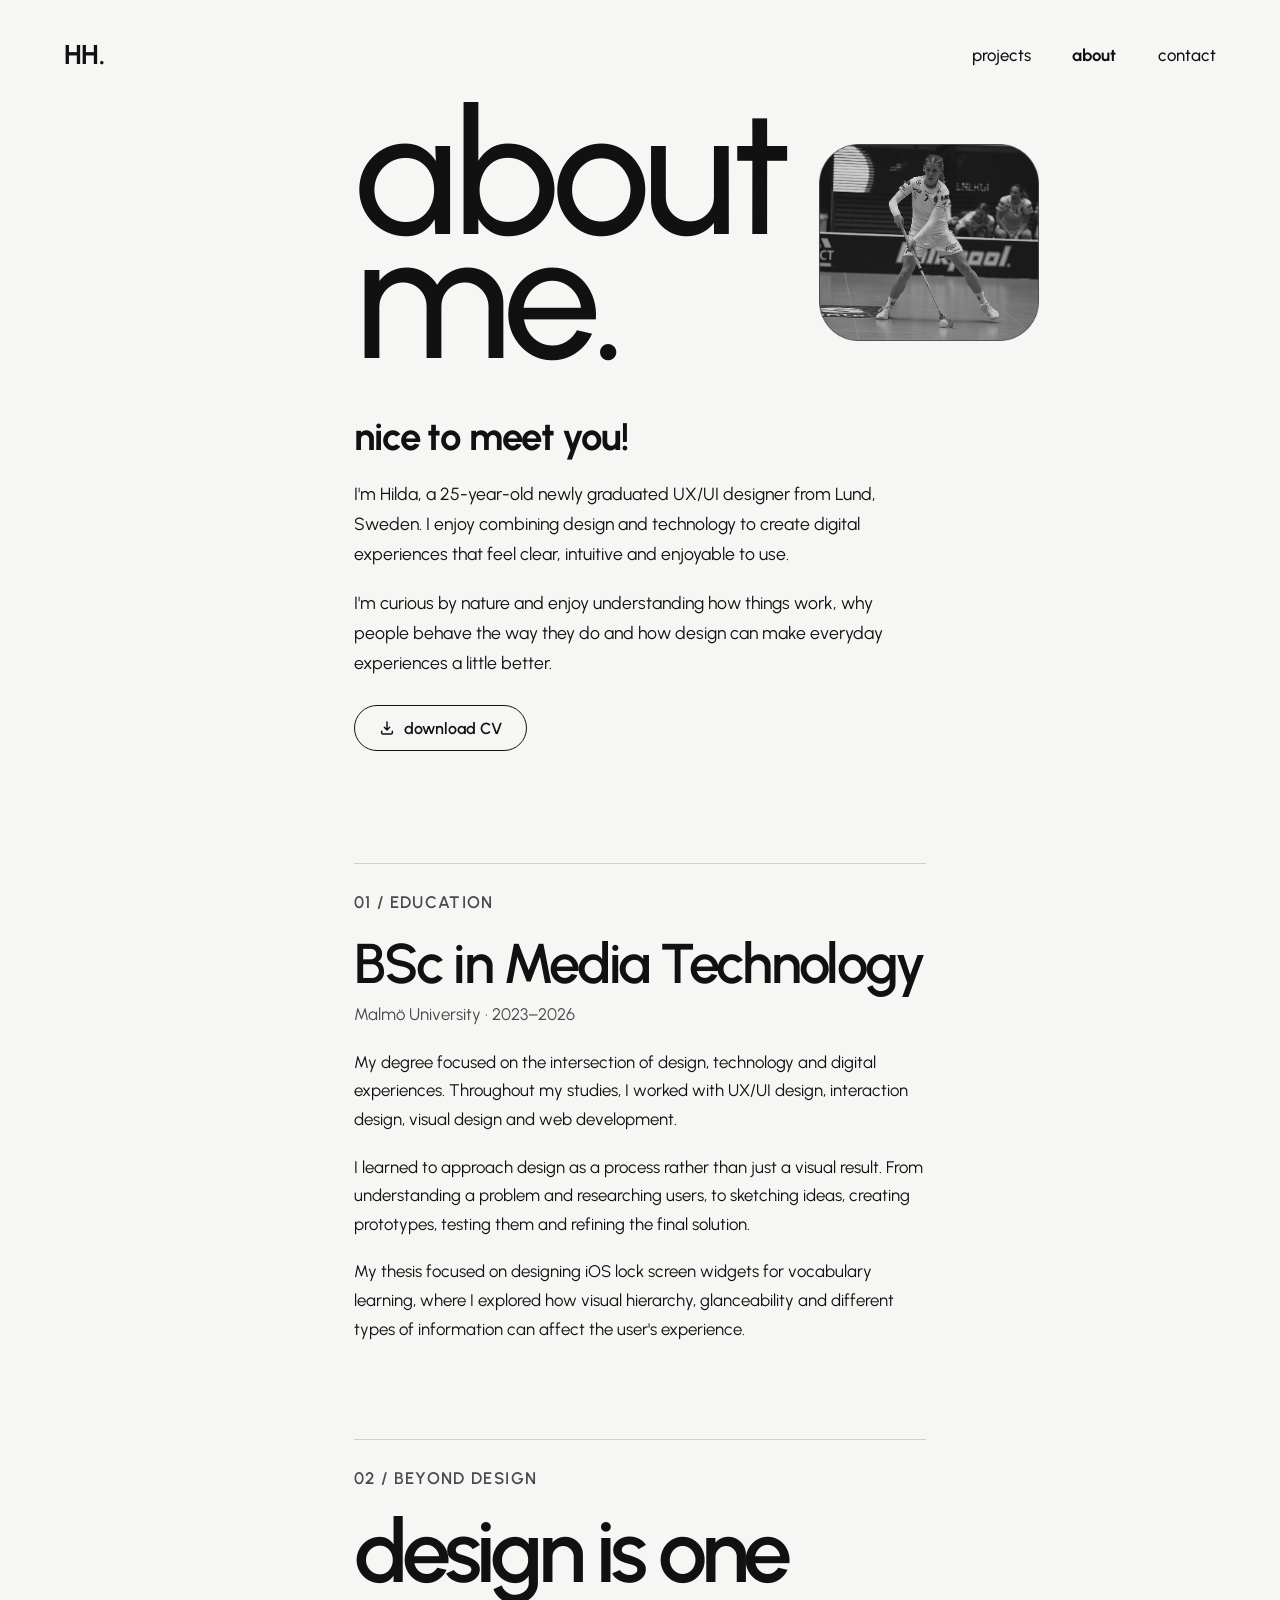
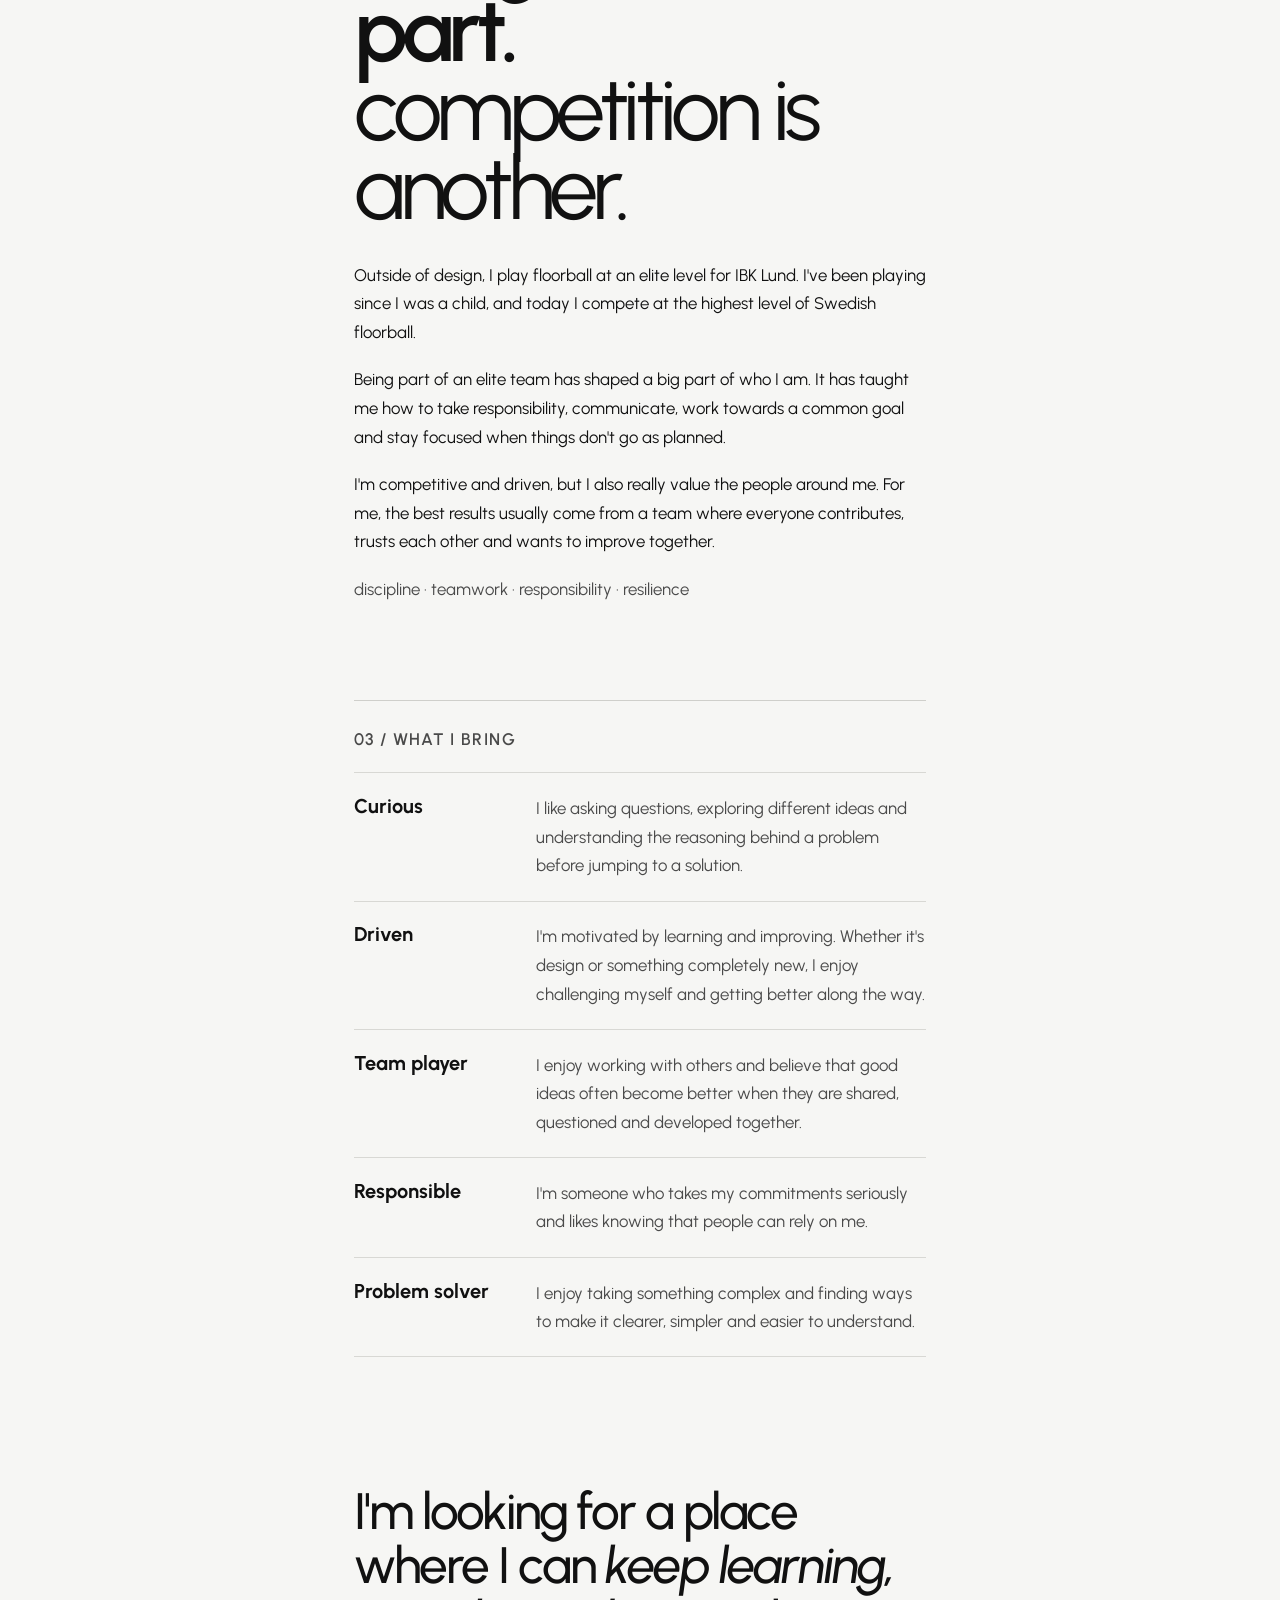
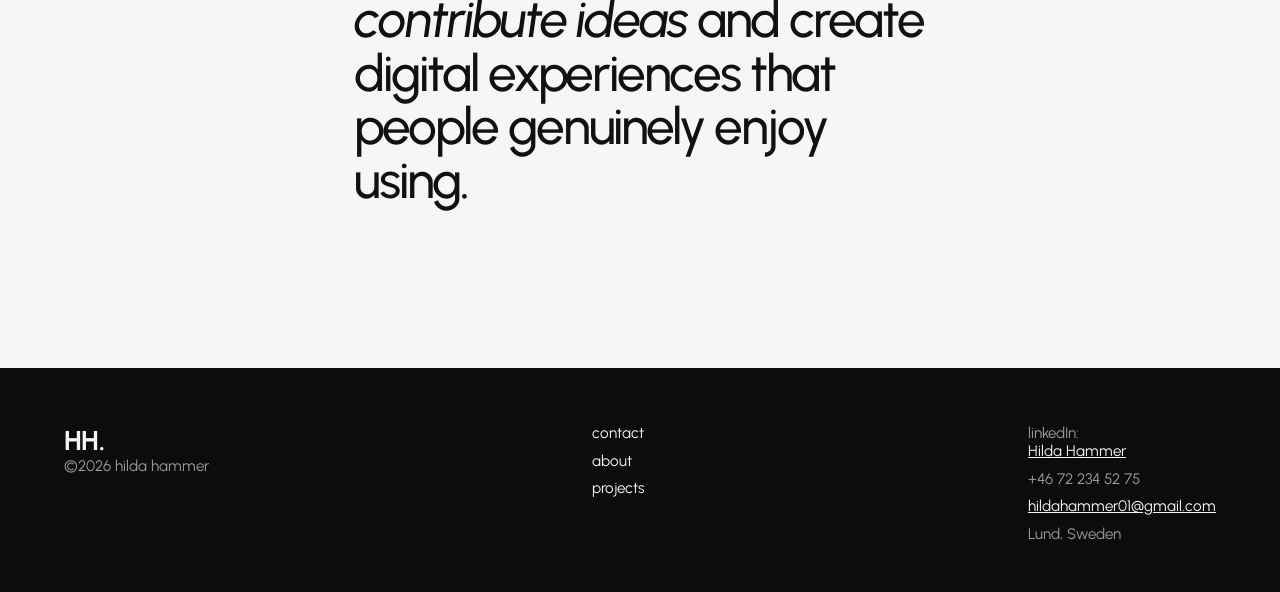
==== about.html @ 7aa0ebc8 "Add files via upload" ====
<!DOCTYPE html>
<html lang="en">
<head>
<meta charset="UTF-8">
<meta name="viewport" content="width=device-width, initial-scale=1.0">

<title>About — Hilda Hammer</title>

<link rel="stylesheet" href="style.css">

<style>

  /* ---------- ABOUT PAGE ---------- */
.about-hero {
  display: grid;
  grid-template-columns: 1fr 220px;
  align-items: center;
  gap: 2rem;
}

.page-title {
  font-family: var(--font-display);
  font-weight: 500;
  font-size: clamp(7rem, 15vw, 11rem);
  line-height: .7;
  letter-spacing: -0.03em;
  margin: 2.5rem 0 3.5rem;
}

.about-image {
  width: 220px;
  margin: 0;
}

.about-image img {
  width: 100%;
  object-fit: cover;
  display: block;
}


  /* ---------- INTRO ---------- */

  .about-intro{
    margin-bottom: 7rem;
  }

  .about-intro h2{
    font-family: var(--font-display);
    font-weight: 700;
    font-size: clamp(1.9rem, 3.4vw, 2.4rem);
    margin: 0 0 1.2rem;
    letter-spacing: -0.03em;
  }

  .about-intro p{
    font-size: 1.1rem;
    line-height: 1.7;
    margin: 0 0 1.2rem;
  }


  /* ---------- SECTIONS ---------- */

  .about-section{
    border-top: 1px solid #cfcfcb;
    padding-top: 1.5rem;
    margin-bottom: 6rem;
  }

  .section-label{
    font-size: .85rem;
    text-transform: uppercase;
    letter-spacing: .08em;
    font-weight: 600;
    color: var(--muted);
    margin: 0 0 2rem;
  }


  /* ---------- STUDIES ---------- */

  .study-title{
    font-family: var(--font-display);
    font-size: clamp(2.2rem, 5vw, 3.5rem);
    line-height: 1;
    letter-spacing: -0.04em;
    font-weight: 600;
    margin: 0 0 .5rem;
  }

  .study-meta{
    font-size: 1rem;
    color: var(--muted);
    margin: 0 0 2rem;
  }

  .about-section p{
    font-size: 1.05rem;
    line-height: 1.7;
    margin: 0 0 1.2rem;
  }


  /* ---------- FLOORBALL ---------- */

  .floorball-heading{
    font-family: var(--font-display);
    font-size: clamp(3rem, 8vw, 5.5rem);
    line-height: .9;
    letter-spacing: -0.06em;
    font-weight: 600;
    margin: 0 0 2rem;
  }

  .floorball-heading span{
    display: block;
    font-weight: 400;
  }

  .floorball-note{
    font-size: .9rem;
    color: var(--muted);
    margin-top: 2rem;
  }


  /* ---------- QUALITIES ---------- */

  .qualities{
    display: flex;
    flex-direction: column;
  }

  .quality{
    display: grid;
    grid-template-columns: 150px 1fr;
    gap: 2rem;
    padding: 1.3rem 0;
    border-bottom: 1px solid #d8d8d4;
  }

  .quality:first-child{
    border-top: 1px solid #d8d8d4;
  }

  .quality h3{
    font-family: var(--font-display);
    font-size: 1.25rem;
    font-weight: 700;
    margin: 0;
  }

  .quality p{
    margin: 0 !important;
    color: var(--muted);
  }


  /* ---------- FINAL STATEMENT ---------- */

  .about-final{
    margin: 8rem 0 2rem;
    padding-bottom: 2rem;
  }

  .about-final p{
    font-family: var(--font-display);
    font-size: clamp(2rem, 5vw, 3.2rem);
    line-height: 1.05;
    letter-spacing: -0.04em;
    font-weight: 500;
    margin: 0;
  }

  .about-final span{
    font-style: italic;
  }


  /* ---------- MOBILE ---------- */

  @media (max-width: 760px){

    .about-page{
      max-width: 100%;
    }

    .about-intro{
      margin-bottom: 5rem;
    }

    .about-section{
      margin-bottom: 5rem;
    }

    .quality{
      grid-template-columns: 1fr;
      gap: .4rem;
    }

    .floorball-heading{
      font-size: clamp(3.5rem, 16vw, 5rem);
    }

    .about-final{
      margin-top: 6rem;
    }

  }

</style>
</head>


<body>

<header class="site-header">

  <a href="index.html" class="logo">HH.</a>

  <button class="nav-toggle" aria-label="Toggle menu">
    <span></span>
    <span></span>
    <span></span>
  </button>

  <nav class="nav">
    <a href="projects.html">projects</a>
    <a href="about.html" class="active">about</a>
    <a href="contact.html">contact</a>
  </nav>

</header>


<main class="wrap about-page">


  <!-- ---------- TITLE ---------- -->

  <div class="about-hero">
  <h1 class="page-title">
    about<br>me.
  </h1>

  <div class="about-image">
    <img src="images/innebandy.png" alt="Hilda">
  </div>
</div>


  <!-- ---------- INTRO ---------- -->

  <section class="about-intro">

    <h2>nice to meet you!</h2>

    <p>
      I'm Hilda, a 25-year-old newly graduated UX/UI designer
      from Lund, Sweden. I enjoy combining design and technology
      to create digital experiences that feel clear, intuitive
      and enjoyable to use.
    </p>

    <p>
      I'm curious by nature and enjoy understanding how things
      work, why people behave the way they do and how design can
      make everyday experiences a little better.
    </p>

    <a class="btn-cv" href="cv.pdf" target="_blank" rel="noopener">

      <svg viewBox="0 0 24 24"
           fill="none"
           stroke="currentColor"
           stroke-width="2.2"
           stroke-linecap="round"
           stroke-linejoin="round">

        <path d="M12 3v12m0 0l-4-4m4 4l4-4M4 17v2a2 2 0 002 2h12a2 2 0 002-2v-2"/>

      </svg>

      download CV

    </a>

  </section>



  <!-- ---------- EDUCATION ---------- -->

  <section class="about-section">

    <p class="section-label">01 / education</p>

    <h2 class="study-title">
      BSc in Media Technology
    </h2>

    <p class="study-meta">
      Malmö University · 2023–2026
    </p>

    <p>
      My degree focused on the intersection of design, technology
      and digital experiences. Throughout my studies, I worked with
      UX/UI design, interaction design, visual design and web
      development.
    </p>

    <p>
      I learned to approach design as a process rather than just
      a visual result. From understanding a problem and researching
      users, to sketching ideas, creating prototypes, testing them
      and refining the final solution.
    </p>

    <p>
      My thesis focused on designing iOS lock screen widgets for
      vocabulary learning, where I explored how visual hierarchy,
      glanceability and different types of information can affect
      the user's experience.
    </p>

  </section>



  <!-- ---------- FLOORBALL ---------- -->

  <section class="about-section">

    <p class="section-label">02 / beyond design</p>

    <h2 class="floorball-heading">
      design is one part.
      <span>competition is another.</span>
    </h2>

    <p>
      Outside of design, I play floorball at an elite level for
      IBK Lund. I've been playing since I was a child, and today
      I compete at the highest level of Swedish floorball.
    </p>

    <p>
      Being part of an elite team has shaped a big part of who I am.
      It has taught me how to take responsibility, communicate,
      work towards a common goal and stay focused when things
      don't go as planned.
    </p>

    <p>
      I'm competitive and driven, but I also really value the
      people around me. For me, the best results usually come from
      a team where everyone contributes, trusts each other and
      wants to improve together.
    </p>

    <p class="floorball-note">
      discipline · teamwork · responsibility · resilience
    </p>

  </section>



  <!-- ---------- QUALITIES ---------- -->

  <section class="about-section">

    <p class="section-label">03 / what I bring</p>

    <div class="qualities">

      <div class="quality">

        <h3>Curious</h3>

        <p>
          I like asking questions, exploring different ideas and
          understanding the reasoning behind a problem before
          jumping to a solution.
        </p>

      </div>


      <div class="quality">

        <h3>Driven</h3>

        <p>
          I'm motivated by learning and improving. Whether it's
          design or something completely new, I enjoy challenging
          myself and getting better along the way.
        </p>

      </div>


      <div class="quality">

        <h3>Team player</h3>

        <p>
          I enjoy working with others and believe that good ideas
          often become better when they are shared, questioned
          and developed together.
        </p>

      </div>


      <div class="quality">

        <h3>Responsible</h3>

        <p>
          I'm someone who takes my commitments seriously and likes
          knowing that people can rely on me.
        </p>

      </div>


      <div class="quality">

        <h3>Problem solver</h3>

        <p>
          I enjoy taking something complex and finding ways to make
          it clearer, simpler and easier to understand.
        </p>

      </div>

    </div>

  </section>



  <!-- ---------- FINAL ---------- -->

  <section class="about-final">

    <p>
      I'm looking for a place where I can
      <span>keep learning, contribute ideas</span>
      and create digital experiences that
      people genuinely enjoy using.
    </p>

  </section>


</main>



<footer class="site-footer">

  <div class="footer-grid">

    <div class="footer-brand">

      <a href="index.html" class="logo">HH.</a>

      <p>©2026 hilda hammer</p>

    </div>


    <div class="footer-col">

      <a href="contact.html">contact</a>
      <a href="about.html">about</a>
      <a href="projects.html">projects</a>

    </div>


    <div class="footer-col">

      <p>
        linkedIn:
        <a class="footer-underline"
           href="https://www.linkedin.com/in/hildahammer"
           target="_blank"
           rel="noopener">
          Hilda Hammer
        </a>
      </p>

      <p>+46 72 234 52 75</p>

      <p>
        <a class="footer-underline"
           href="mailto:hildahammer01@gmail.com">
          hildahammer01@gmail.com
        </a>
      </p>

      <p>Lund, Sweden</p>

    </div>

  </div>

</footer>


<script src="script.js"></script>

</body>
</html>
---- style.css ----
/* ---------- Hilda Hammer — portfolio ---------- */

@import url('https://fonts.googleapis.com/css2?family=Urbanist:wght@400;500;600;700;800&display=swap');

:root{
  --bg: #f6f6f4;
  --ink: #111111;
  --muted: #4a4a4a;
  --footer-bg: #0c0c0c;
  --footer-text: #f6f6f4;
  --footer-muted: #9a9a9a;
  --card-bg: #eceae6;

  --max: 1000px;
  --pad: 5vw;

  --font-display: 'Urbanist', sans-serif;
  --font-body: 'Urbanist', sans-serif;
}

*{
  box-sizing: border-box;
}

html{
  scroll-behavior: smooth;
}

body{
  margin: 0;
  background: var(--bg);
  color: var(--ink);
  font-family: var(--font-body);
  -webkit-font-smoothing: antialiased;
}

img{
  max-width: 100%;
  display: block;
}

a{
  color: inherit;
  text-decoration: none;
}

.wrap{
  max-width: var(--max);
  margin: 0 auto;
  padding: 0 var(--pad);
}


/* ---------- Header ---------- */

.site-header{
  display: flex;
  align-items: center;
  justify-content: space-between;
  padding: 2.4rem var(--pad) 0;
}

.logo{
  font-family: var(--font-display);
  font-weight: 700;
  font-size: 1.7rem;
  letter-spacing: -0.02em;
}

.nav{
  display: flex;
  gap: 2.6rem;
  font-size: 1.05rem;
}

.nav a{
  position: relative;
  font-weight: 500;
  transition: opacity .15s ease, font-weight .15s ease;
}

.nav a:hover{
  opacity: .55;
}

.nav a.active{
  font-weight: 700;
}

.nav-toggle{
  display: none;
  background: none;
  border: none;
  cursor: pointer;
  padding: 0;
}

.nav-toggle span{
  display: block;
  width: 26px;
  height: 2px;
  background: var(--ink);
  margin: 6px 0;
}


/* ---------- Buttons / links with chevron ---------- */

.link-arrow{
  display: inline-flex;
  align-items: center;
  gap: .4rem;
  font-family: var(--font-display);
  font-weight: 600;
  font-size: 1.2rem;
}

.link-arrow svg{
  width: 16px;
  height: 16px;
  transition: transform .15s ease;
}

.link-arrow:hover svg{
  transform: translateX(4px);
}

.back-link{
  display: inline-flex;
  align-items: center;
  gap: .5rem;
  font-weight: 600;
  margin: 3rem 0 1.5rem;
}

.back-link svg{
  width: 14px;
  height: 14px;
}

/* ---------- CV download button ---------- */

.btn-cv{
  display: inline-flex;
  align-items: center;
  gap: .55rem;
  font-family: var(--font-display);
  font-weight: 600;
  font-size: 1rem;
  color: var(--ink);
  border: 1.5px solid var(--ink);
  border-radius: 999px;
  padding: .8rem 1.5rem;
  margin-top: .5rem;
  transition: background .15s ease, color .15s ease;
}

.btn-cv svg{
  width: 16px;
  height: 16px;
}

.btn-cv:hover{
  background: var(--ink);
  color: var(--bg);
}


/* ---------- Footer ---------- */

.site-footer{
  background: var(--footer-bg);
  color: var(--footer-text);
  margin-top: 8rem;
  padding: 3.5rem var(--pad) 2.5rem;
}

.footer-grid{
  width: 100%;
  max-width: none;
  margin: 0;

  display: flex;
  flex-wrap: wrap;
  justify-content: space-between;
  gap: 2.5rem;
}

.footer-brand .logo{
  color: var(--footer-text);
  margin-bottom: .8rem;
}

.footer-brand p{
  color: var(--footer-muted);
  margin: 0;
  font-size: .95rem;
}

.footer-col{
  white-space: nowrap;
}

.footer-col a,
.footer-col p{
  display: block;
  margin-bottom: .6rem;
  font-size: .95rem;
}

.footer-col a{
  color: var(--footer-text);
}

.footer-col a:hover{
  opacity: .7;
}

.footer-col p{
  color: var(--footer-muted);
  margin: 0 0 .6rem;
}

.footer-col .footer-underline{
  text-decoration: underline;
}


/* ---------- Utility ---------- */

.eyebrow{
  font-size: 1.05rem;
  color: var(--ink);
  font-weight: 600;
}


/* ---------- About page ---------- */

.about-page{
  max-width: 700px;
  margin: 0 auto;
}


/* ---------- Contact page ---------- */

.contact-page{
  max-width: 700px;
  margin: 0 auto;
}


/* ---------- Mobile ---------- */

@media (max-width: 760px){

  .nav{
    position: fixed;
    inset: 0 0 auto 0;
    top: 0;
    background: var(--bg);

    flex-direction: column;
    align-items: flex-start;
    gap: 1.6rem;

    padding: 6rem var(--pad) 3rem;

    transform: translateY(-110%);
    transition: transform .25s ease;

    z-index: 20;
    font-size: 1.4rem;
  }

  .nav.open{
    transform: translateY(0);
  }

  .nav-toggle{
    display: block;
    z-index: 30;
  }

  .site-header{
    position: relative;
  }

  .footer-grid{
    flex-direction: column;
    gap: 2rem;
  }

  .footer-col{
    white-space: normal;
  }
}
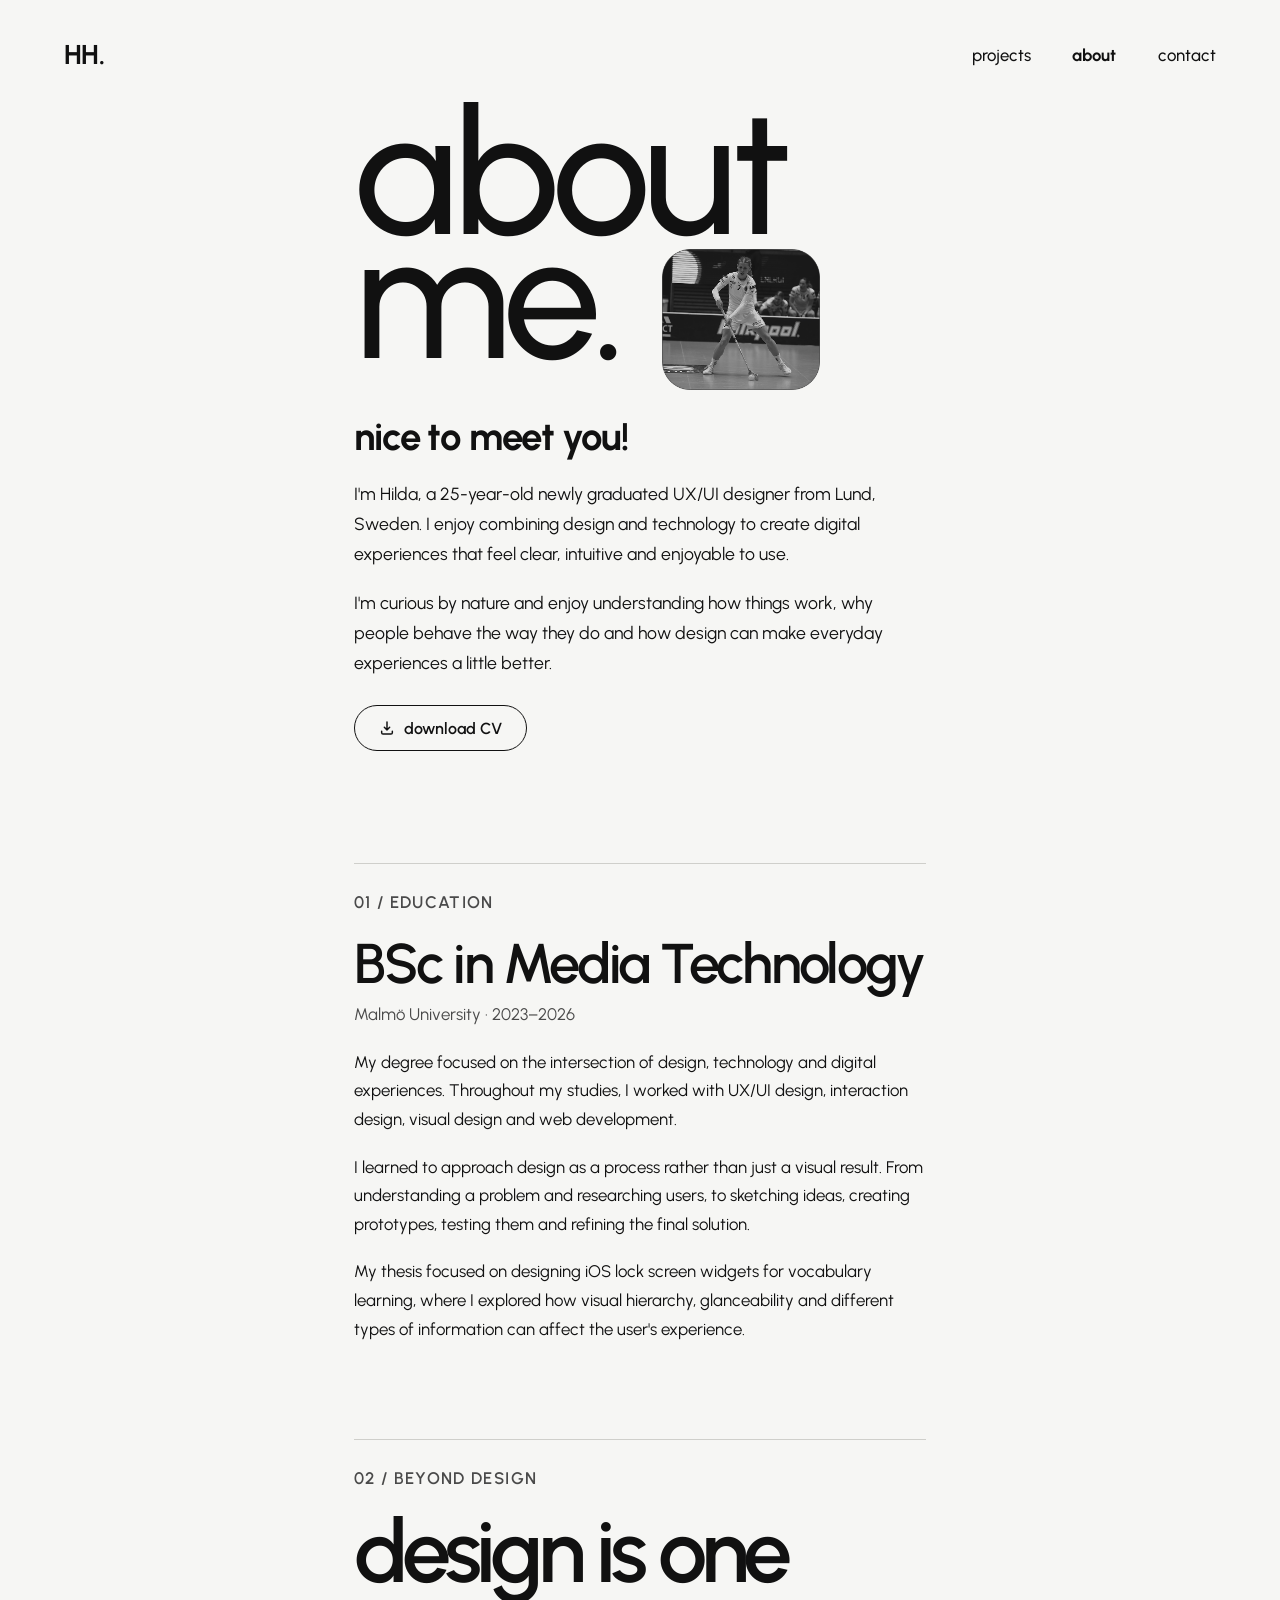
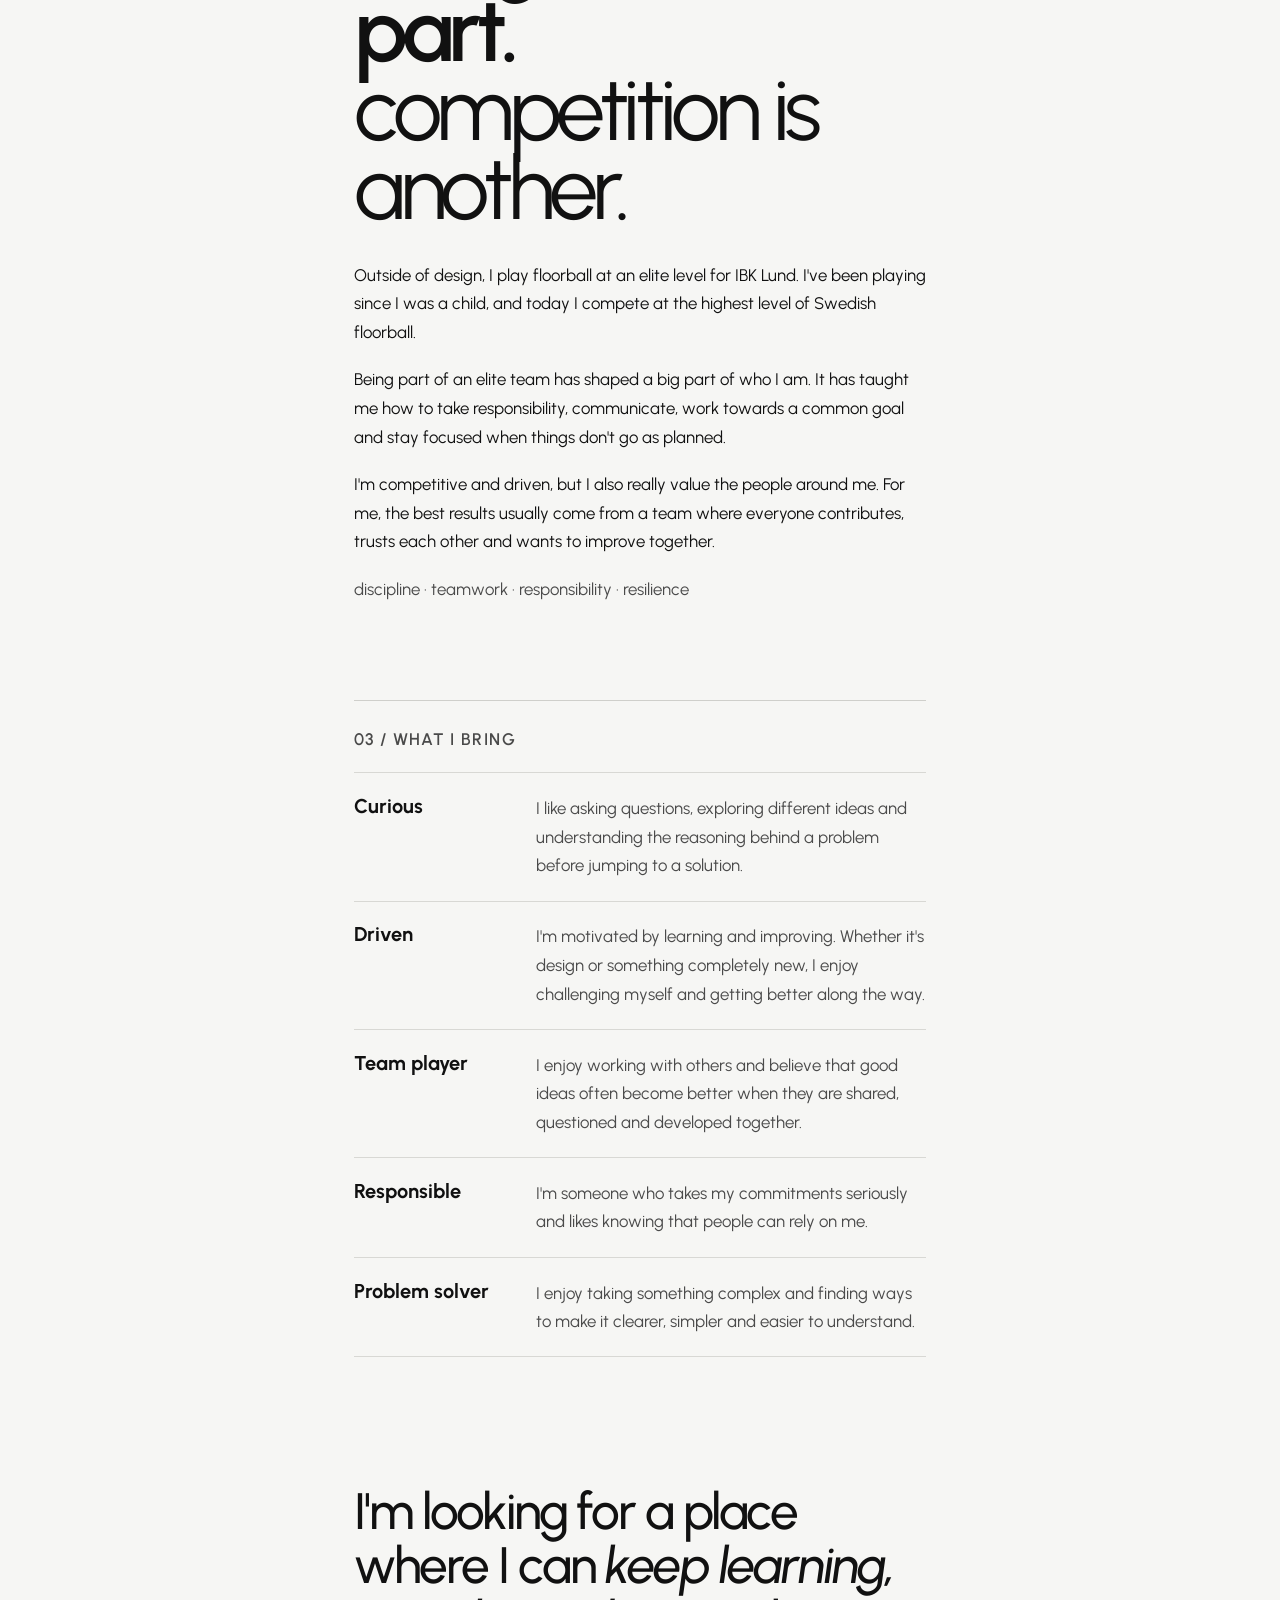
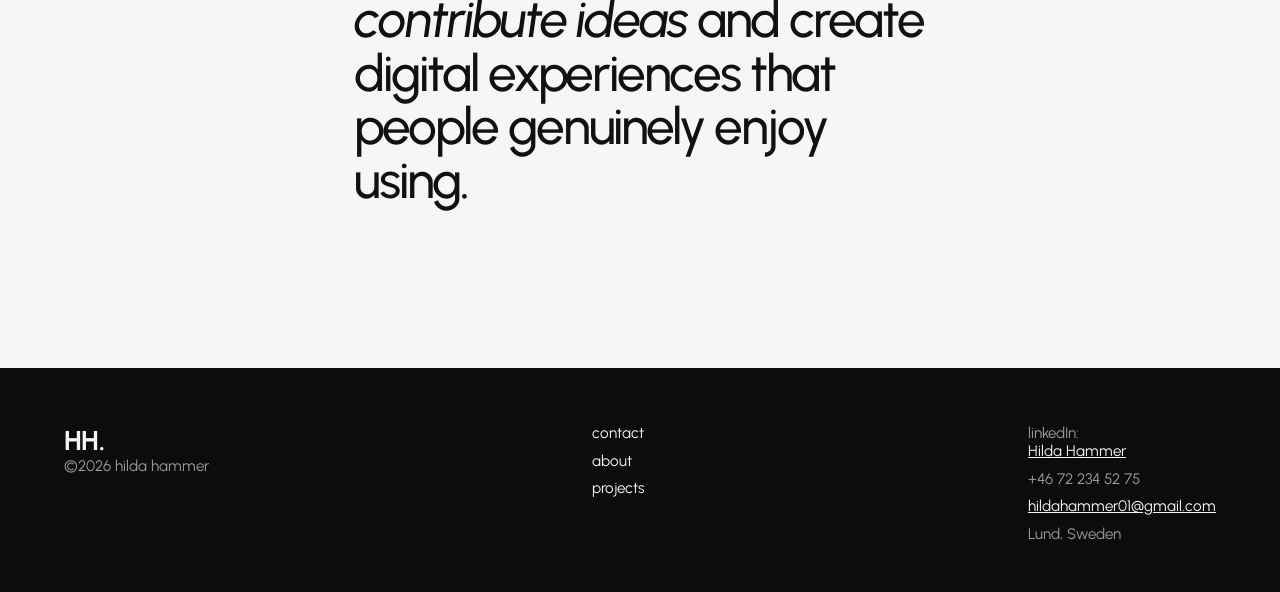
==== commit d8b756b8: "Add files via upload" ====
--- a/about.html
+++ b/about.html
@@ -12,10 +12,7 @@
 
   /* ---------- ABOUT PAGE ---------- */
 .about-hero {
-  display: grid;
-  grid-template-columns: 1fr 220px;
-  align-items: center;
-  gap: 2rem;
+  position: relative;
 }
 
 .page-title {
@@ -25,15 +22,20 @@
   line-height: .7;
   letter-spacing: -0.03em;
   margin: 2.5rem 0 3.5rem;
+  position: relative;
 }
 
 .about-image {
-  width: 220px;
-  margin: 0;
+  position: absolute;
+  top: 0.78em;
+  right: 0.6em;
+  width: 0.9em;
 }
 
 .about-image img {
   width: 100%;
+  aspect-ratio: 219 / 195;
+  border-radius: 0.14em;
   object-fit: cover;
   display: block;
 }
@@ -186,6 +188,14 @@
       max-width: 100%;
     }
 
+    .about-hero{
+      /* image scales automatically with title font-size via em units */
+    }
+
+    .about-image{
+      width: 1.6em;
+    }
+
     .about-intro{
       margin-bottom: 5rem;
     }
@@ -242,11 +252,10 @@
   <div class="about-hero">
   <h1 class="page-title">
     about<br>me.
+    <span class="about-image">
+      <img src="images/innebandy.png" alt="Hilda playing floorball">
+    </span>
   </h1>
-
-  <div class="about-image">
-    <img src="images/innebandy.png" alt="Hilda">
-  </div>
 </div>
 
 
@@ -517,4 +526,4 @@
 <script src="script.js"></script>
 
 </body>
-</html>+</html>
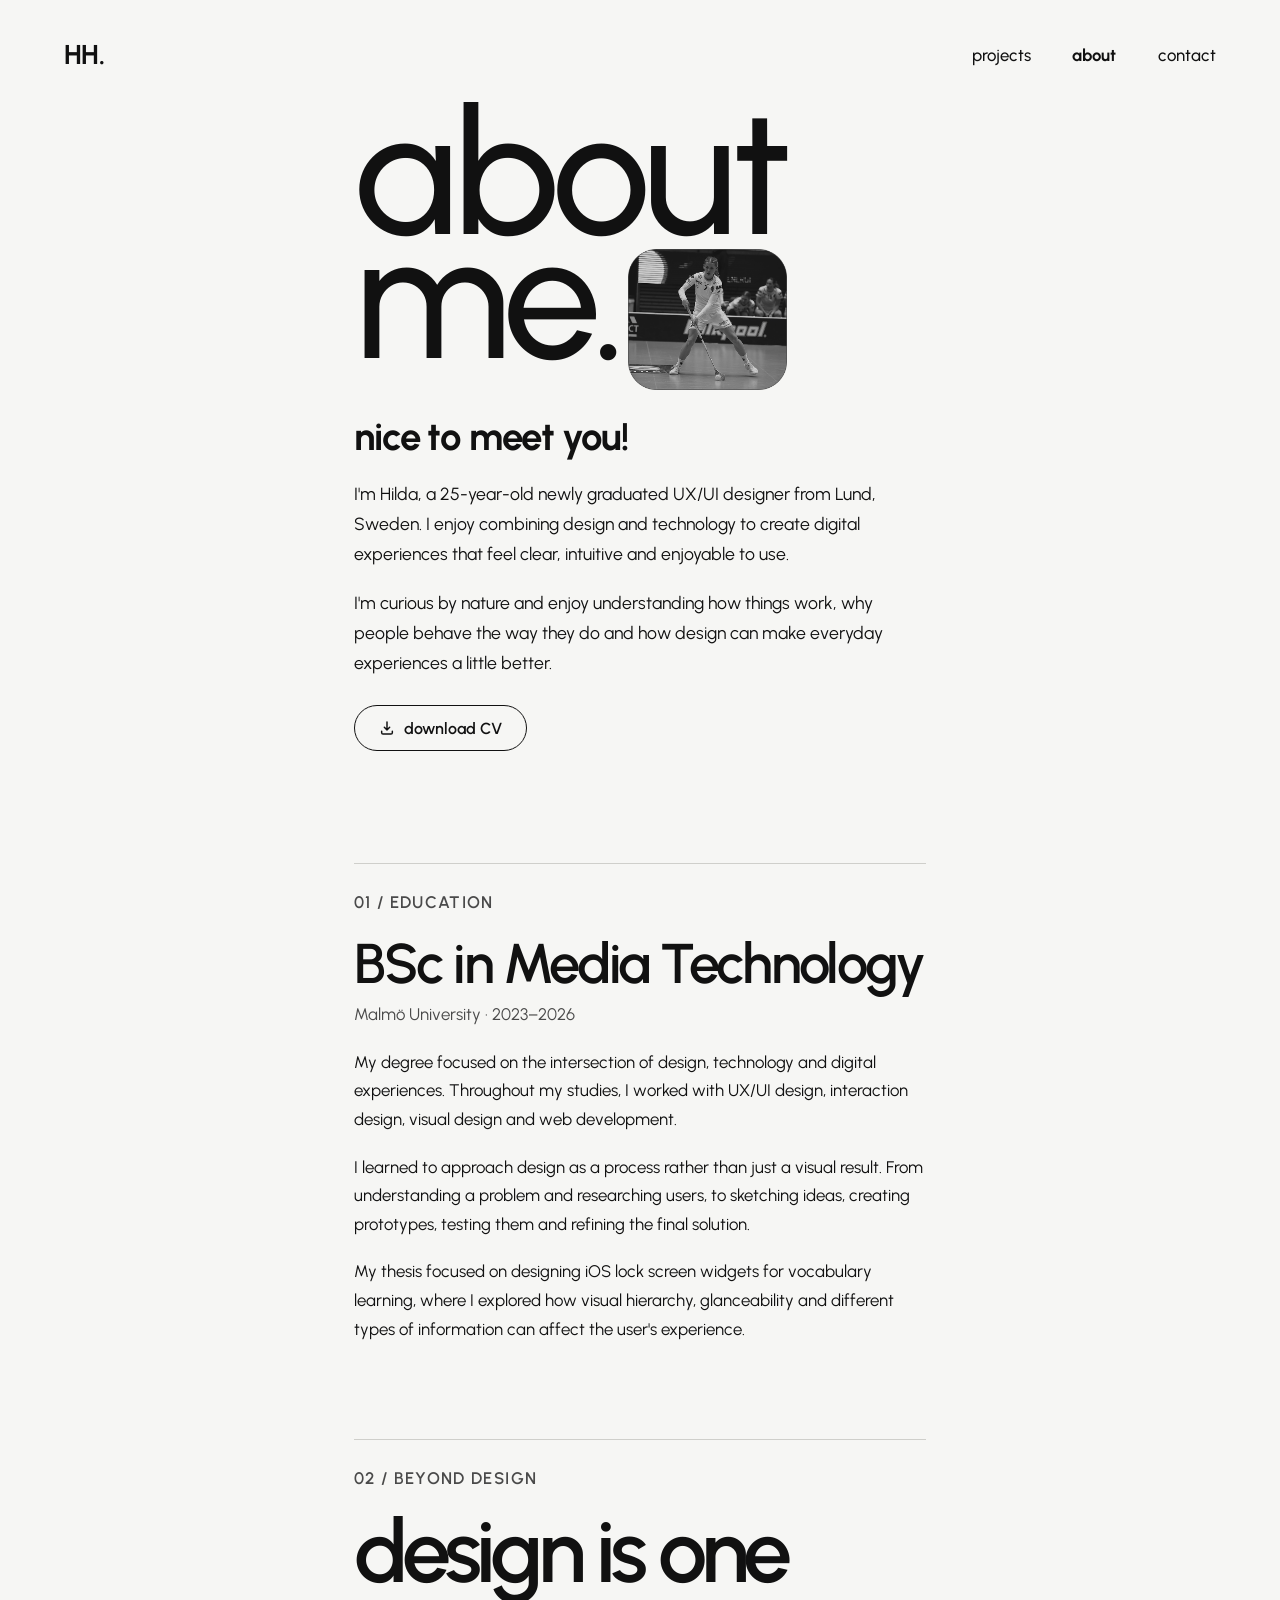
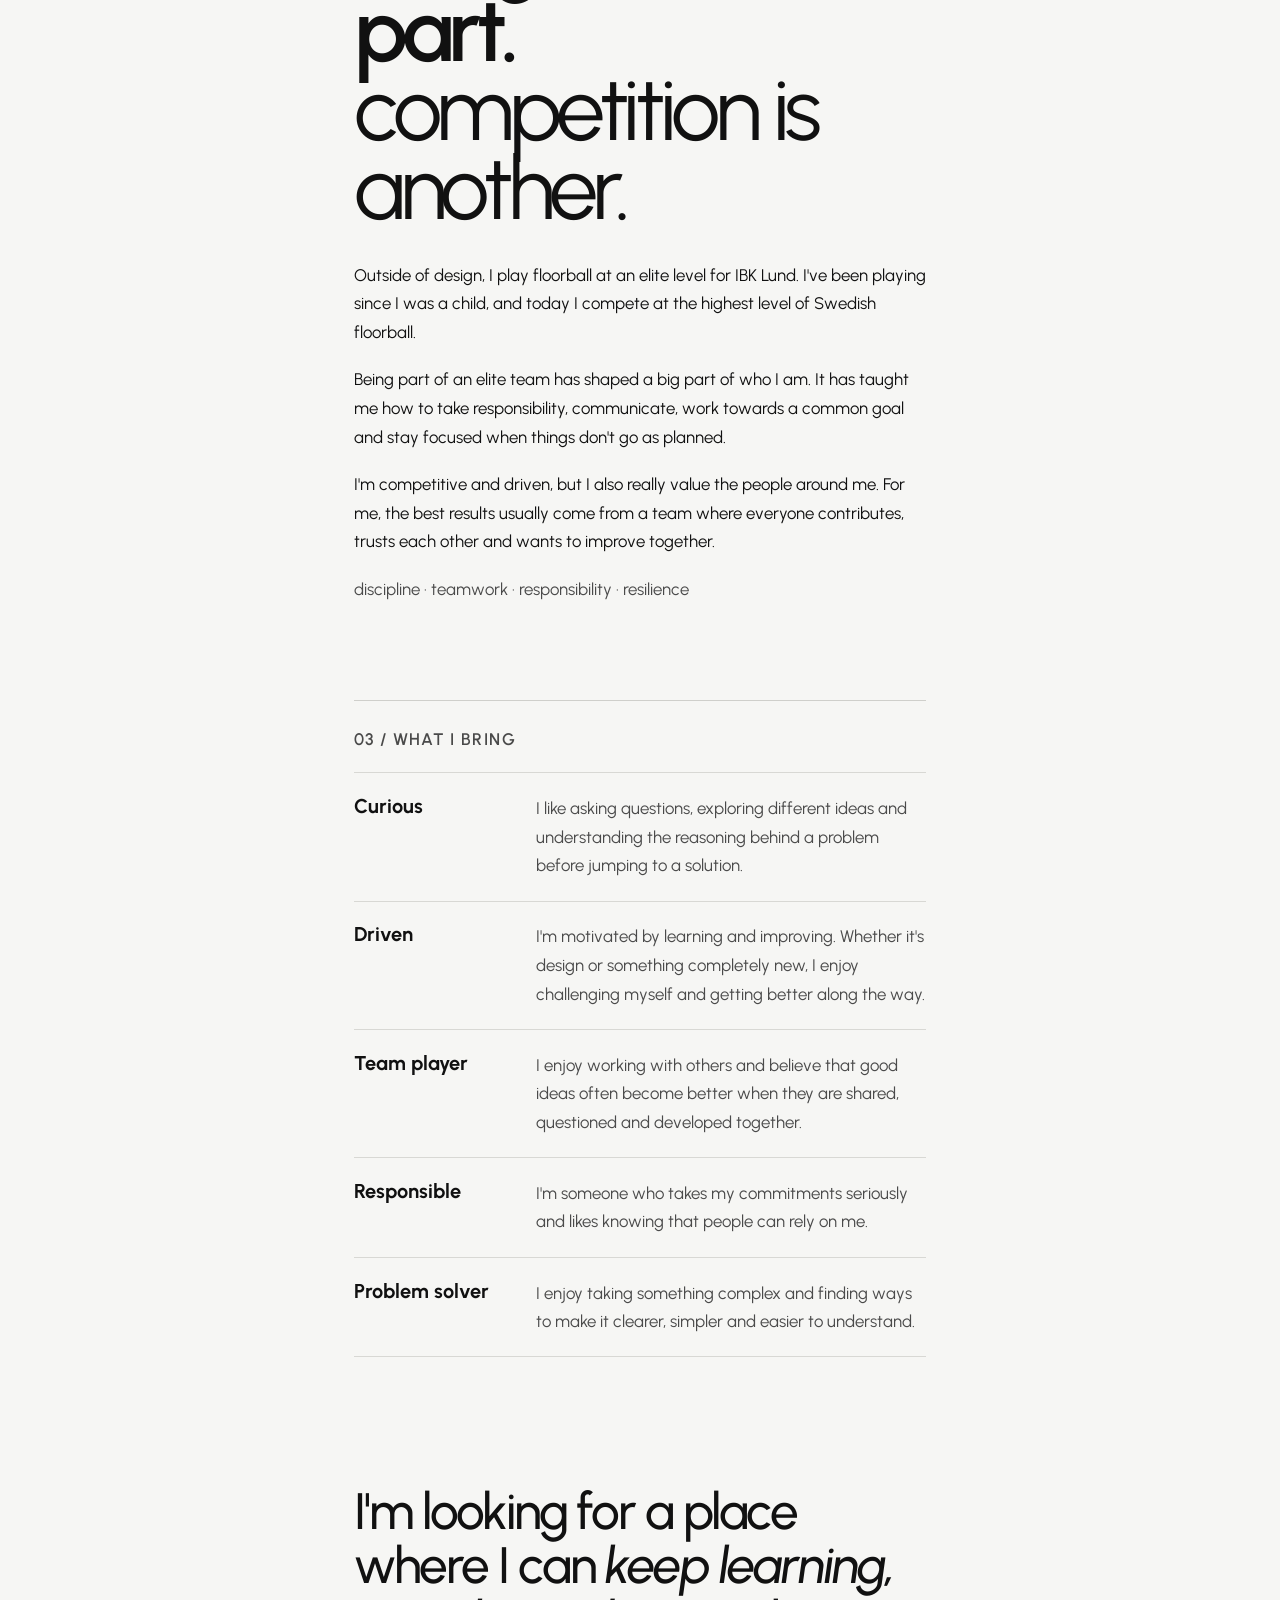
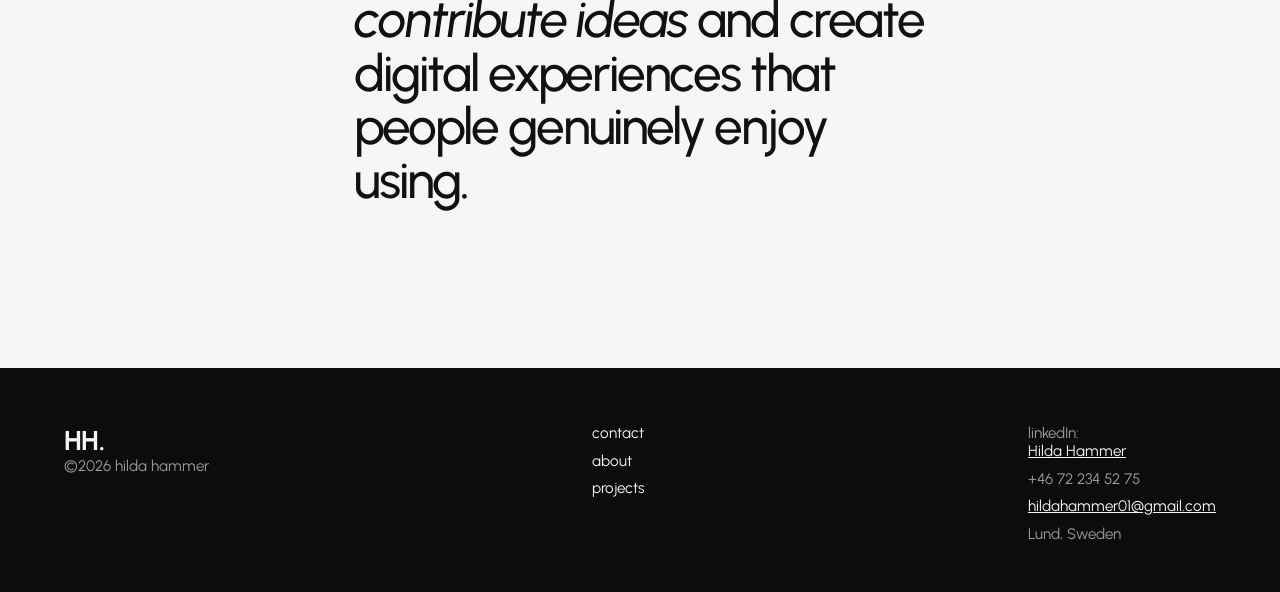
==== commit b625e9f7: "Add files via upload" ====
--- a/about.html
+++ b/about.html
@@ -23,12 +23,14 @@
   letter-spacing: -0.03em;
   margin: 2.5rem 0 3.5rem;
   position: relative;
+  width: fit-content;
 }
 
 .about-image {
   position: absolute;
   top: 0.78em;
-  right: 0.6em;
+  left: 100%;
+  margin-left: -0.9em;
   width: 0.9em;
 }
 
